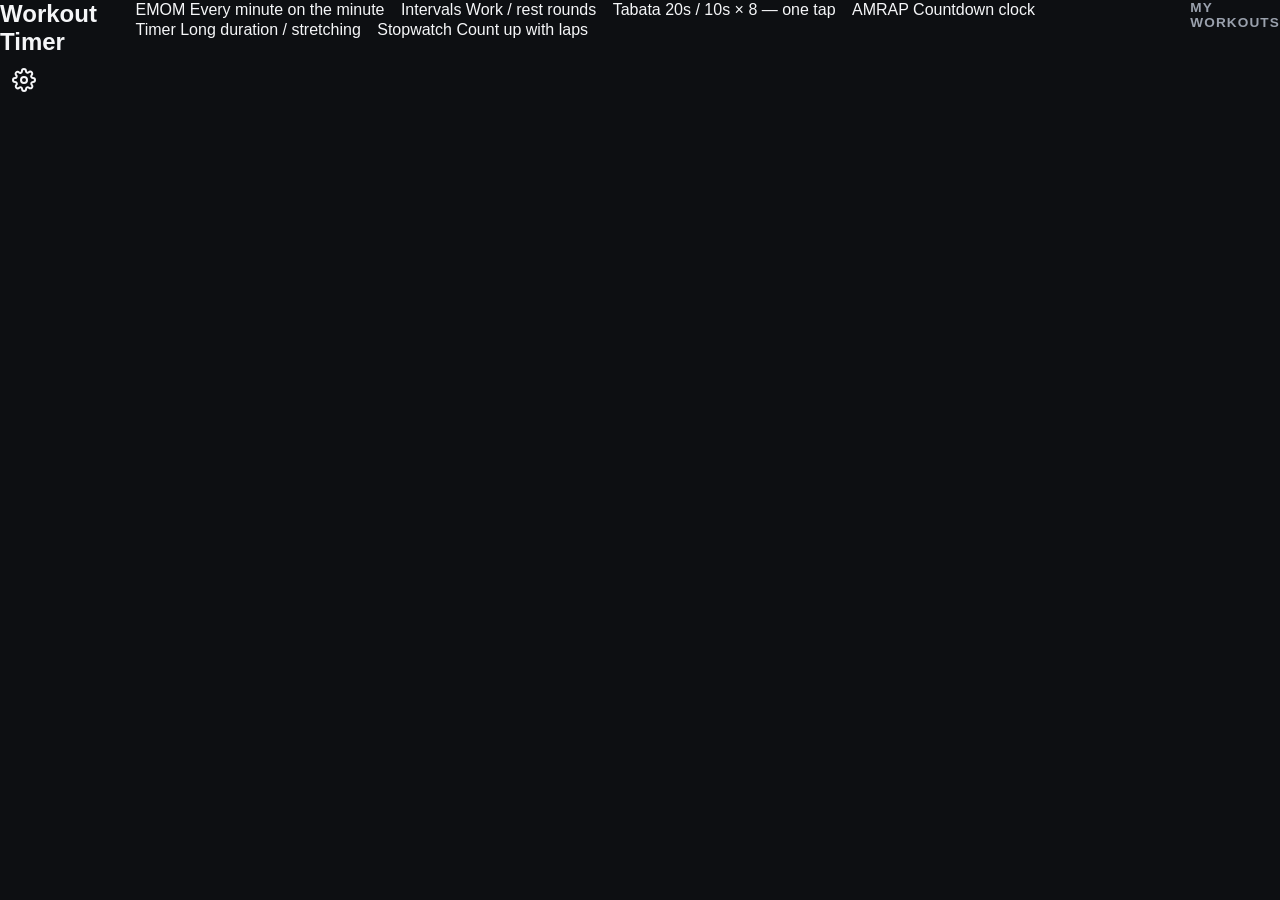
==== index.html @ c4fd8ff8 "Scaffold: frozen contracts (index.html, base.css, util, storage) + SPEC Co-Authored-By: Claude Fable" ====
<!DOCTYPE html>
<html lang="en">
<head>
<meta charset="UTF-8">
<meta name="viewport" content="width=device-width, initial-scale=1, viewport-fit=cover">
<meta name="theme-color" content="#0d0f12">
<title>Workout Timer</title>
<link rel="icon" href="data:image/svg+xml,%3Csvg xmlns='http://www.w3.org/2000/svg' viewBox='0 0 100 100'%3E%3Ctext y='.9em' font-size='90'%3E%E2%8F%B1%EF%B8%8F%3C/text%3E%3C/svg%3E">
<link rel="stylesheet" href="css/base.css">
<link rel="stylesheet" href="css/layout.css">
<link rel="stylesheet" href="css/themes.css">
</head>
<body>

<!-- ============ HOME ============ -->
<section id="screen-home" class="screen active">
  <header class="home-header">
    <h1 class="app-title">Workout Timer</h1>
    <div id="home-clock" class="home-clock" aria-label="Current time"></div>
    <button id="btn-settings" class="icon-btn" aria-label="Settings">
      <svg viewBox="0 0 24 24" width="24" height="24" fill="none" stroke="currentColor" stroke-width="2" stroke-linecap="round" stroke-linejoin="round" aria-hidden="true"><circle cx="12" cy="12" r="3"/><path d="M19.4 15a1.65 1.65 0 0 0 .33 1.82l.06.06a2 2 0 1 1-2.83 2.83l-.06-.06a1.65 1.65 0 0 0-1.82-.33 1.65 1.65 0 0 0-1 1.51V21a2 2 0 1 1-4 0v-.09a1.65 1.65 0 0 0-1-1.51 1.65 1.65 0 0 0-1.82.33l-.06.06a2 2 0 1 1-2.83-2.83l.06-.06a1.65 1.65 0 0 0 .33-1.82 1.65 1.65 0 0 0-1.51-1H3a2 2 0 1 1 0-4h.09a1.65 1.65 0 0 0 1.51-1 1.65 1.65 0 0 0-.33-1.82l-.06-.06a2 2 0 1 1 2.83-2.83l.06.06a1.65 1.65 0 0 0 1.82.33h.01a1.65 1.65 0 0 0 1-1.51V3a2 2 0 1 1 4 0v.09a1.65 1.65 0 0 0 1 1.51h.01a1.65 1.65 0 0 0 1.82-.33l.06-.06a2 2 0 1 1 2.83 2.83l-.06.06a1.65 1.65 0 0 0-.33 1.82v.01a1.65 1.65 0 0 0 1.51 1H21a2 2 0 1 1 0 4h-.09a1.65 1.65 0 0 0-1.51 1z"/></svg>
    </button>
  </header>

  <div class="mode-grid">
    <button class="mode-tile" data-mode="emom">
      <span class="mode-name">EMOM</span>
      <span class="mode-desc">Every minute on the minute</span>
    </button>
    <button class="mode-tile" data-mode="hiit">
      <span class="mode-name">Intervals</span>
      <span class="mode-desc">Work / rest rounds</span>
    </button>
    <button class="mode-tile mode-tile-onetap" data-mode="tabata">
      <span class="mode-name">Tabata</span>
      <span class="mode-desc">20s / 10s &times; 8 &mdash; one tap</span>
    </button>
    <button class="mode-tile" data-mode="amrap">
      <span class="mode-name">AMRAP</span>
      <span class="mode-desc">Countdown clock</span>
    </button>
    <button class="mode-tile" data-mode="timer">
      <span class="mode-name">Timer</span>
      <span class="mode-desc">Long duration / stretching</span>
    </button>
    <button class="mode-tile" data-mode="stopwatch">
      <span class="mode-name">Stopwatch</span>
      <span class="mode-desc">Count up with laps</span>
    </button>
  </div>

  <div class="presets-section">
    <h2 class="section-title">My Workouts</h2>
    <ul id="preset-list" class="preset-list"></ul>
  </div>
</section>

<!-- ============ CONFIG ============ -->
<section id="screen-config" class="screen">
  <header class="config-header">
    <button id="btn-config-back" class="icon-btn" aria-label="Back">
      <svg viewBox="0 0 24 24" width="24" height="24" fill="none" stroke="currentColor" stroke-width="2" stroke-linecap="round" stroke-linejoin="round" aria-hidden="true"><path d="M19 12H5"/><path d="M12 19l-7-7 7-7"/></svg>
    </button>
    <h2 id="config-title" class="config-title"></h2>
  </header>
  <form id="config-form" class="config-form"></form>
  <p id="config-summary" class="config-summary" aria-live="polite"></p>
  <div class="config-actions">
    <button id="btn-save-preset" class="btn btn-secondary" type="button">Save as preset</button>
    <button id="btn-start" class="btn btn-primary" type="button">Start</button>
  </div>
</section>

<!-- ============ RUN ============ -->
<section id="screen-run" class="screen" data-segment-type="prep">
  <div id="run-progress" class="run-progress"><div class="run-progress-fill"></div></div>
  <div id="run-clock" class="run-clock" aria-hidden="true"></div>
  <div class="run-main">
    <div id="run-label" class="run-label" aria-live="polite"></div>
    <div id="run-time" class="run-time">0:00</div>
    <div id="run-round" class="run-round" aria-live="polite"></div>
    <div id="run-next" class="run-next"></div>
  </div>
  <ul id="lap-list" class="lap-list"></ul>
  <div class="run-controls">
    <button id="btn-stop" class="icon-btn run-btn" aria-label="Stop">
      <svg viewBox="0 0 24 24" width="28" height="28" fill="currentColor" aria-hidden="true"><rect x="5" y="5" width="14" height="14" rx="2"/></svg>
    </button>
    <button id="btn-pause" class="icon-btn run-btn run-btn-primary" aria-label="Pause">
      <svg class="ico-pause" viewBox="0 0 24 24" width="34" height="34" fill="currentColor" aria-hidden="true"><rect x="6" y="4" width="4" height="16" rx="1"/><rect x="14" y="4" width="4" height="16" rx="1"/></svg>
      <svg class="ico-play" viewBox="0 0 24 24" width="34" height="34" fill="currentColor" aria-hidden="true" style="display:none"><path d="M7 4l13 8-13 8z"/></svg>
    </button>
    <button id="btn-skip" class="icon-btn run-btn" aria-label="Skip segment">
      <svg viewBox="0 0 24 24" width="28" height="28" fill="currentColor" aria-hidden="true"><path d="M5 4l10 8-10 8z"/><rect x="17" y="4" width="3" height="16" rx="1"/></svg>
    </button>
    <button id="btn-lap" class="icon-btn run-btn" aria-label="Lap" style="display:none">
      <svg viewBox="0 0 24 24" width="28" height="28" fill="none" stroke="currentColor" stroke-width="2" stroke-linecap="round" aria-hidden="true"><circle cx="12" cy="13" r="8"/><path d="M12 9v4l2.5 2.5"/><path d="M9 2h6"/></svg>
    </button>
    <button id="btn-fullscreen" class="icon-btn run-btn" aria-label="Toggle fullscreen">
      <svg viewBox="0 0 24 24" width="28" height="28" fill="none" stroke="currentColor" stroke-width="2" stroke-linecap="round" stroke-linejoin="round" aria-hidden="true"><path d="M8 3H5a2 2 0 0 0-2 2v3"/><path d="M21 8V5a2 2 0 0 0-2-2h-3"/><path d="M3 16v3a2 2 0 0 0 2 2h3"/><path d="M16 21h3a2 2 0 0 0 2-2v-3"/></svg>
    </button>
  </div>
</section>

<!-- ============ SETTINGS ============ -->
<section id="screen-settings" class="screen">
  <header class="config-header">
    <button id="btn-settings-close" class="icon-btn" aria-label="Close settings">
      <svg viewBox="0 0 24 24" width="24" height="24" fill="none" stroke="currentColor" stroke-width="2" stroke-linecap="round" aria-hidden="true"><path d="M18 6L6 18"/><path d="M6 6l12 12"/></svg>
    </button>
    <h2 class="config-title">Settings</h2>
  </header>
  <div class="settings-body">
    <h3 class="section-title">Theme</h3>
    <div id="theme-list" class="theme-list"></div>
    <h3 class="section-title">Sound</h3>
    <div id="sound-list" class="sound-list"></div>
    <label class="volume-row">
      <span>Volume</span>
      <input id="volume-slider" type="range" min="0" max="100" value="80">
    </label>
    <p id="wake-status" class="wake-status"></p>
  </div>
</section>

<script src="js/util.js"></script>
<script src="js/storage.js"></script>
<script src="js/modes.js"></script>
<script src="js/engine.js"></script>
<script src="js/audio.js"></script>
<script src="js/themes.js"></script>
<script src="js/presets.js"></script>
<script src="js/clock.js"></script>
<script src="js/system.js"></script>
<script src="js/ui-home.js"></script>
<script src="js/ui-config.js"></script>
<script src="js/ui-run.js"></script>
<script src="js/ui-settings.js"></script>
<script src="js/app.js"></script>
</body>
</html>
---- css/base.css ----
/* base.css — reset + token contract. FROZEN: all other CSS uses only these tokens. */

:root {
  /* Color tokens — defaults = Dark Gym theme */
  --bg: #0d0f12;
  --bg-raised: #16191f;
  --fg: #f5f6f8;
  --fg-muted: #9aa1ad;
  --accent: #e5484d;
  --accent-work: #e5484d;
  --accent-rest: #3b82f6;
  --accent-prep: #f5a524;
  --danger: #e5484d;
  --radius: 14px;
  --shadow: 0 4px 20px rgba(0, 0, 0, 0.4);
  --font-display: -apple-system, BlinkMacSystemFont, "Segoe UI", Roboto, "Helvetica Neue", Arial, sans-serif;
  --font-ui: -apple-system, BlinkMacSystemFont, "Segoe UI", Roboto, "Helvetica Neue", Arial, sans-serif;
  /* Derived at runtime by segment type on #screen-run */
  --run-accent: var(--accent-prep);
}

*, *::before, *::after { box-sizing: border-box; }

html, body {
  margin: 0;
  padding: 0;
  height: 100%;
}

body {
  background: var(--bg);
  color: var(--fg);
  font-family: var(--font-ui);
  -webkit-font-smoothing: antialiased;
  -webkit-tap-highlight-color: transparent;
  overscroll-behavior: none;
}

h1, h2, h3, p, ul { margin: 0; padding: 0; }
ul { list-style: none; }

button {
  font-family: inherit;
  font-size: inherit;
  color: inherit;
  background: none;
  border: none;
  cursor: pointer;
  touch-action: manipulation;
}

input { font-family: inherit; }

/* Screen visibility — router toggles .active */
.screen { display: none; }
.screen.active { display: flex; }

/* Shared button primitives */
.btn {
  display: inline-flex;
  align-items: center;
  justify-content: center;
  min-height: 56px;
  padding: 0 24px;
  border-radius: var(--radius);
  font-size: 1.1rem;
  font-weight: 600;
}
.btn-primary { background: var(--accent); color: #fff; }
.btn-secondary { background: var(--bg-raised); color: var(--fg); }

.icon-btn {
  display: inline-flex;
  align-items: center;
  justify-content: center;
  min-width: 48px;
  min-height: 48px;
  border-radius: 50%;
  color: var(--fg);
}

.section-title {
  font-size: 0.85rem;
  font-weight: 600;
  text-transform: uppercase;
  letter-spacing: 0.08em;
  color: var(--fg-muted);
}

@media (prefers-reduced-motion: reduce) {
  *, *::before, *::after { animation: none !important; transition: none !important; }
}
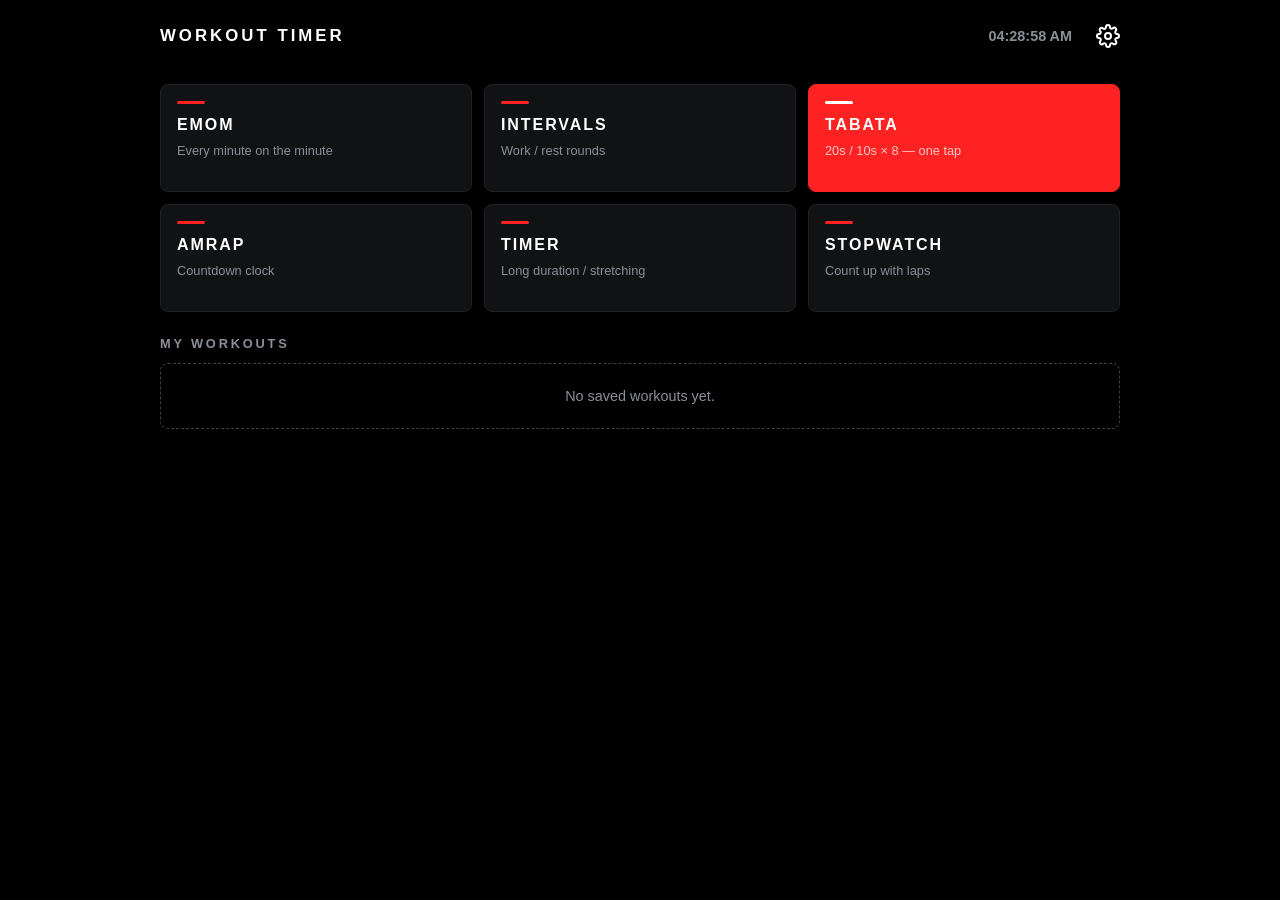
==== commit ee5d74fa: "Design overhaul v2: Hardcore default theme, Modern White, full layout system - New default 'hardcore" ====
--- a/index.html
+++ b/index.html
@@ -3,7 +3,7 @@
 <head>
 <meta charset="UTF-8">
 <meta name="viewport" content="width=device-width, initial-scale=1, viewport-fit=cover">
-<meta name="theme-color" content="#0d0f12">
+<meta name="theme-color" content="#000000">
 <title>Workout Timer</title>
 <link rel="icon" href="data:image/svg+xml,%3Csvg xmlns='http://www.w3.org/2000/svg' viewBox='0 0 100 100'%3E%3Ctext y='.9em' font-size='90'%3E%E2%8F%B1%EF%B8%8F%3C/text%3E%3C/svg%3E">
 <link rel="stylesheet" href="css/base.css">
@@ -66,7 +66,7 @@
   <form id="config-form" class="config-form"></form>
   <p id="config-summary" class="config-summary" aria-live="polite"></p>
   <div class="config-actions">
-    <button id="btn-save-preset" class="btn btn-secondary" type="button">Save as preset</button>
+    <button id="btn-save-preset" class="btn btn-secondary" type="button">Save preset</button>
     <button id="btn-start" class="btn btn-primary" type="button">Start</button>
   </div>
 </section>
--- a/css/base.css
+++ b/css/base.css
@@ -1,22 +1,44 @@
-/* base.css — reset + token contract. FROZEN: all other CSS uses only these tokens. */
+/* base.css — reset + token contract. All other CSS uses only these tokens.
+   :root defaults = Hardcore theme (the default). Themes override in themes.css. */
 
 :root {
-  /* Color tokens — defaults = Dark Gym theme */
-  --bg: #0d0f12;
-  --bg-raised: #16191f;
-  --fg: #f5f6f8;
-  --fg-muted: #9aa1ad;
-  --accent: #e5484d;
-  --accent-work: #e5484d;
-  --accent-rest: #3b82f6;
-  --accent-prep: #f5a524;
-  --danger: #e5484d;
-  --radius: 14px;
-  --shadow: 0 4px 20px rgba(0, 0, 0, 0.4);
+  /* Color tokens — defaults = Hardcore theme */
+  --bg: #000000;
+  --bg-raised: #111214;
+  --fg: #ffffff;
+  --fg-muted: #8a8f98;
+  --accent: #ff2222;
+  --accent-work: #ff2222;
+  --accent-rest: #37b6ff;
+  --accent-prep: #ffffff;
+  --danger: #ff2222;
+  --radius: 8px;
+  --shadow: none;
   --font-display: -apple-system, BlinkMacSystemFont, "Segoe UI", Roboto, "Helvetica Neue", Arial, sans-serif;
   --font-ui: -apple-system, BlinkMacSystemFont, "Segoe UI", Roboto, "Helvetica Neue", Arial, sans-serif;
+
   /* Derived at runtime by segment type on #screen-run */
   --run-accent: var(--accent-prep);
+  /* Color of the big run digits (hardcore sets this to var(--run-accent)) */
+  --run-digits: var(--fg);
+  /* Foreground drawn on top of --run-accent surfaces (pause button, etc.) */
+  --run-on-accent: #ffffff;
+
+  /* Surface detail: hairline border color for cards on flat themes */
+  --card-line: transparent;
+
+  /* Spacing scale — the only gaps/padding values used anywhere */
+  --sp-1: 4px;
+  --sp-2: 8px;
+  --sp-3: 12px;
+  --sp-4: 16px;
+  --sp-6: 24px;
+  --sp-8: 32px;
+  --sp-12: 48px;
+
+  /* Content column + gutters (shared by home / config / settings) */
+  --gutter: clamp(16px, 4vw, 32px);
+  --col: 720px;
 }
 
 *, *::before, *::after { box-sizing: border-box; }
@@ -51,6 +73,21 @@
 
 input { font-family: inherit; }
 
+/* Segment coloring — #screen-run carries data-segment-type at runtime */
+#screen-run[data-segment-type="prep"] { --run-accent: var(--accent-prep); }
+#screen-run[data-segment-type="work"] { --run-accent: var(--accent-work); }
+#screen-run[data-segment-type="rest"] { --run-accent: var(--accent-rest); }
+
+/* Declared on #screen-run (not :root) so the var() resolves against the
+   element that carries data-segment-type / per-segment --fg flips. */
+#screen-run { --run-digits: var(--fg); }
+
+/* Keyboard focus — visible ring in every theme, no ring on pointer taps */
+:focus-visible {
+  outline: 2px solid var(--accent);
+  outline-offset: 2px;
+}
+
 /* Screen visibility — router toggles .active */
 .screen { display: none; }
 .screen.active { display: flex; }
@@ -61,13 +98,20 @@
   align-items: center;
   justify-content: center;
   min-height: 56px;
-  padding: 0 24px;
+  padding: 0 var(--sp-6);
   border-radius: var(--radius);
-  font-size: 1.1rem;
-  font-weight: 600;
+  font-size: 1.05rem;
+  font-weight: 700;
+  letter-spacing: 0.02em;
+  transition: transform 0.1s ease, filter 0.1s ease;
 }
-.btn-primary { background: var(--accent); color: #fff; }
-.btn-secondary { background: var(--bg-raised); color: var(--fg); }
+.btn:active { transform: scale(0.97); filter: brightness(0.92); }
+.btn-primary { background: var(--accent); color: var(--run-on-accent); }
+.btn-secondary {
+  background: var(--bg-raised);
+  color: var(--fg);
+  box-shadow: inset 0 0 0 1px var(--card-line);
+}
 
 .icon-btn {
   display: inline-flex;
@@ -77,13 +121,15 @@
   min-height: 48px;
   border-radius: 50%;
   color: var(--fg);
+  transition: transform 0.1s ease, background-color 0.1s ease;
 }
+.icon-btn:active { transform: scale(0.92); }
 
 .section-title {
-  font-size: 0.85rem;
-  font-weight: 600;
+  font-size: 0.8rem;
+  font-weight: 700;
   text-transform: uppercase;
-  letter-spacing: 0.08em;
+  letter-spacing: 0.14em;
   color: var(--fg-muted);
 }
 
--- a/css/layout.css
+++ b/css/layout.css
@@ -0,0 +1,741 @@
+/* layout.css — screens, forms, run view, responsive.
+   Uses base.css tokens plus component-scoped custom properties declared here
+   and overridable per-theme in themes.css (--run-time-weight, --run-wash,
+   --progress). Theme palettes live in themes.css.
+
+   Layout system:
+   - spacing scale: var(--sp-1..12) only (4/8/12/16/24/32/48)
+   - home/config/settings content sits in a centered column (--col, default
+     720px) via padding-inline: max(gutter, safe-area, (100% - col)/2)
+   - run screen is always full-bleed */
+
+:root {
+  --run-time-weight: 900;
+  --run-wash: 12%; /* strength of the segment-color wash on #screen-run */
+  --safe-t: env(safe-area-inset-top, 0px);
+  --safe-b: env(safe-area-inset-bottom, 0px);
+  --safe-l: env(safe-area-inset-left, 0px);
+  --safe-r: env(safe-area-inset-right, 0px);
+}
+
+/* Centered content column with consistent gutters. Declared on the consumers
+   (not :root) so var(--col) overrides on the same element take effect and the
+   100% resolves against each full-width container. */
+#screen-home,
+.config-header,
+.config-form,
+.config-actions,
+.settings-body {
+  --pad-l: max(var(--gutter), var(--safe-l), calc((100% - var(--col)) / 2));
+  --pad-r: max(var(--gutter), var(--safe-r), calc((100% - var(--col)) / 2));
+}
+
+/* ============================================================ */
+/* Shared                                                        */
+/* ============================================================ */
+
+.screen {
+  flex-direction: column;
+  width: 100%;
+  height: 100%;
+}
+
+/* Cards share one surface treatment so every screen feels related */
+.mode-tile,
+.preset-item,
+.field-row,
+.theme-card,
+.sound-row,
+.volume-row {
+  background: var(--bg-raised);
+  border: 1px solid var(--card-line);
+  border-radius: var(--radius);
+  box-shadow: var(--shadow);
+}
+
+/* Sub-screen headers (config + settings) */
+.config-header {
+  display: flex;
+  align-items: center;
+  gap: var(--sp-1);
+  min-height: 56px;
+  padding-top: max(var(--sp-2), var(--safe-t));
+  padding-left: var(--pad-l);
+  padding-right: var(--pad-r);
+  padding-bottom: var(--sp-2);
+}
+
+/* Optically align the 24px glyph inside the 48px hit area with the column edge */
+.config-header .icon-btn { margin-left: -12px; }
+
+.config-title {
+  font-size: 1.15rem;
+  font-weight: 800;
+  letter-spacing: 0.01em;
+}
+
+.icon-btn:hover { background: color-mix(in srgb, var(--fg) 7%, transparent); }
+
+/* ============================================================ */
+/* HOME                                                          */
+/* ============================================================ */
+
+#screen-home {
+  overflow-y: auto;
+  padding-top: max(var(--sp-3), var(--safe-t));
+  padding-bottom: calc(var(--sp-8) + var(--safe-b));
+  padding-left: var(--pad-l);
+  padding-right: var(--pad-r);
+  gap: var(--sp-6);
+}
+
+.home-header {
+  display: flex;
+  align-items: center;
+  gap: var(--sp-3);
+  min-height: 48px;
+  flex-shrink: 0;
+}
+
+.app-title {
+  font-size: 1.25rem;
+  font-weight: 800;
+  letter-spacing: 0.01em;
+  flex: 1;
+  min-width: 0;
+  white-space: nowrap;
+  overflow: hidden;
+  text-overflow: ellipsis;
+}
+
+.home-clock {
+  font-variant-numeric: tabular-nums;
+  color: var(--fg-muted);
+  font-size: 0.9rem;
+  font-weight: 600;
+}
+
+/* Optically align the gear glyph with the column right edge */
+#btn-settings { margin-right: -12px; }
+
+.mode-grid {
+  display: grid;
+  grid-template-columns: repeat(2, 1fr);
+  grid-auto-rows: 1fr; /* equal-height tiles */
+  gap: var(--sp-3);
+}
+
+.mode-tile {
+  position: relative;
+  min-height: 108px;
+  display: flex;
+  flex-direction: column;
+  justify-content: flex-start;
+  align-items: flex-start;
+  gap: var(--sp-2);
+  padding: var(--sp-4);
+  text-align: left;
+  transition: transform 0.12s ease, background-color 0.12s ease;
+}
+
+/* thin accent bar — the tile's corner detail */
+.mode-tile::before {
+  content: "";
+  width: 28px;
+  height: 3px;
+  border-radius: 2px;
+  background: var(--accent);
+  margin-bottom: var(--sp-1);
+}
+
+.mode-tile:hover { background: color-mix(in srgb, var(--fg) 5%, var(--bg-raised)); }
+.mode-tile:active { transform: scale(0.97); }
+
+.mode-name {
+  font-size: 1rem;
+  font-weight: 800;
+  text-transform: uppercase;
+  letter-spacing: 0.08em;
+}
+
+.mode-desc {
+  font-size: 0.8rem;
+  color: var(--fg-muted);
+  line-height: 1.35;
+}
+
+/* Tabata one-tap: filled accent tile */
+.mode-tile-onetap {
+  background: var(--accent);
+  border-color: var(--accent);
+  color: var(--run-on-accent);
+}
+.mode-tile-onetap::before { background: var(--run-on-accent); }
+.mode-tile-onetap .mode-desc { color: color-mix(in srgb, var(--run-on-accent) 75%, transparent); }
+.mode-tile-onetap:hover { background: color-mix(in srgb, var(--fg) 12%, var(--accent)); }
+
+.presets-section {
+  display: flex;
+  flex-direction: column;
+  gap: var(--sp-3);
+}
+
+.preset-list {
+  display: flex;
+  flex-direction: column;
+  gap: var(--sp-2);
+}
+
+.preset-item {
+  display: flex;
+  align-items: stretch;
+  gap: var(--sp-1);
+  transition: background-color 0.12s ease;
+}
+.preset-item:hover { background: color-mix(in srgb, var(--fg) 5%, var(--bg-raised)); }
+
+.preset-item-main {
+  flex: 1;
+  min-width: 0;
+  display: flex;
+  flex-direction: column;
+  align-items: flex-start;
+  gap: 2px;
+  padding: var(--sp-3) var(--sp-4);
+  min-height: 60px;
+  text-align: left;
+  justify-content: center;
+}
+
+.preset-name {
+  font-weight: 700;
+  font-size: 0.98rem;
+  max-width: 100%;
+  white-space: nowrap;
+  overflow: hidden;
+  text-overflow: ellipsis;
+}
+
+.preset-meta {
+  font-size: 0.78rem;
+  color: var(--fg-muted);
+  max-width: 100%;
+  white-space: nowrap;
+  overflow: hidden;
+  text-overflow: ellipsis;
+}
+
+/* delete: quiet until hover/focus */
+.preset-delete-btn {
+  color: var(--fg-muted);
+  opacity: 0.55;
+  min-width: 48px;
+  border-radius: var(--radius);
+  align-self: center;
+  margin-right: var(--sp-1);
+}
+.preset-delete-btn:hover,
+.preset-delete-btn:focus-visible,
+.preset-delete-btn:active {
+  color: var(--danger);
+  opacity: 1;
+}
+
+.preset-empty {
+  padding: var(--sp-6) var(--sp-4);
+  text-align: center;
+  color: var(--fg-muted);
+  font-size: 0.9rem;
+  border: 1px dashed color-mix(in srgb, var(--fg-muted) 45%, transparent);
+  border-radius: var(--radius);
+}
+
+/* wide home: 3-across grid, wider column */
+@media (min-width: 1100px) {
+  #screen-home { --col: 960px; }
+  .mode-grid { grid-template-columns: repeat(3, 1fr); }
+}
+
+/* ============================================================ */
+/* CONFIG                                                        */
+/* ============================================================ */
+
+#screen-config {
+  height: 100%;
+  overflow-y: auto;
+}
+
+.config-form {
+  display: flex;
+  flex-direction: column;
+  gap: var(--sp-3);
+  padding: var(--sp-2) var(--pad-r) 0 var(--pad-l);
+}
+
+/* Generated form fields — contract shared with ui-config.js:
+   .field-row / .field-label / .stepper / .stepper-btn / .stepper-value */
+
+.field-row {
+  display: flex;
+  align-items: center;
+  justify-content: space-between;
+  gap: var(--sp-3);
+  min-height: 72px;
+  padding: var(--sp-3) var(--sp-4);
+}
+
+.field-row > *:first-child,
+.field-label {
+  font-weight: 600;
+  font-size: 0.95rem;
+}
+
+.stepper {
+  display: flex;
+  align-items: center;
+  gap: var(--sp-1);
+}
+
+.stepper-btn {
+  min-width: 44px;
+  min-height: 44px;
+  border-radius: calc(var(--radius) - 2px);
+  background: color-mix(in srgb, var(--fg) 8%, transparent);
+  font-size: 1.35rem;
+  font-weight: 700;
+  line-height: 1;
+  display: flex;
+  align-items: center;
+  justify-content: center;
+  transition: transform 0.1s ease, background-color 0.1s ease;
+}
+.stepper-btn:hover { background: color-mix(in srgb, var(--fg) 14%, transparent); }
+.stepper-btn:active { transform: scale(0.92); }
+
+/* reserved width so rows never jiggle when digits change */
+.stepper-value {
+  min-width: 84px;
+  text-align: center;
+  font-variant-numeric: tabular-nums;
+  font-size: 1.2rem;
+  font-weight: 800;
+}
+
+/* summary chip directly under the form */
+.config-summary {
+  align-self: center;
+  max-width: min(var(--col), calc(100% - 2 * var(--gutter)));
+  margin: var(--sp-4) 0 var(--sp-6) 0;
+  padding: var(--sp-2) var(--sp-4);
+  background: var(--bg-raised);
+  border: 1px solid var(--card-line);
+  border-radius: 999px;
+  color: var(--fg-muted);
+  font-size: 0.85rem;
+  font-variant-numeric: tabular-nums;
+  text-align: center;
+}
+.config-summary:empty { display: none; }
+
+.config-actions {
+  position: sticky;
+  bottom: 0;
+  margin-top: auto;
+  display: flex;
+  gap: var(--sp-3);
+  padding: var(--sp-3) var(--pad-r) calc(var(--sp-3) + var(--safe-b)) var(--pad-l);
+  background: var(--bg);
+  border-top: 1px solid var(--card-line);
+}
+
+.config-actions .btn { flex: 1; }
+.config-actions .btn-primary {
+  flex: 1.5; /* Start dominates */
+  text-transform: uppercase;
+  letter-spacing: 0.08em;
+}
+.config-actions .btn-secondary { font-size: 0.95rem; }
+
+/* ============================================================ */
+/* RUN — the centerpiece (always full-bleed)                     */
+/* ============================================================ */
+
+#screen-run {
+  position: relative;
+  height: 100vh;
+  height: 100dvh;
+  overflow: hidden;
+  background:
+    linear-gradient(color-mix(in srgb, var(--run-accent) var(--run-wash), transparent),
+                     color-mix(in srgb, var(--run-accent) var(--run-wash), transparent)),
+    var(--bg);
+  color: var(--fg);
+  transition: background-color 0.4s ease;
+}
+
+@supports not (background: color-mix(in srgb, red 10%, transparent)) {
+  #screen-run { background: var(--bg); }
+}
+
+.run-progress {
+  position: absolute;
+  top: 0;
+  left: 0;
+  right: 0;
+  height: 6px;
+  background: color-mix(in srgb, var(--run-accent) 18%, transparent);
+  --progress: 0;
+  z-index: 3;
+}
+
+.run-progress-fill {
+  height: 100%;
+  width: 100%;
+  background: var(--run-accent);
+  transform: scaleX(var(--progress));
+  transform-origin: left center;
+  transition: transform 0.2s linear;
+}
+
+.run-clock {
+  position: absolute;
+  top: calc(var(--sp-4) + var(--safe-t));
+  right: calc(var(--sp-4) + var(--safe-r));
+  font-variant-numeric: tabular-nums;
+  font-size: 0.8rem;
+  font-weight: 600;
+  color: var(--fg-muted);
+  z-index: 3;
+}
+
+.run-main {
+  flex: 1;
+  display: flex;
+  flex-direction: column;
+  align-items: center;
+  justify-content: center;
+  gap: var(--sp-2);
+  /* slight upward bias reads as optically centered once controls sit below */
+  padding: calc(var(--sp-8) + var(--safe-t)) var(--sp-4) calc(var(--sp-2) + 3vh) var(--sp-4);
+  text-align: center;
+  min-height: 0;
+}
+
+.run-label {
+  font-size: clamp(0.9rem, 2.6vh, 1.15rem);
+  font-weight: 800;
+  letter-spacing: 0.28em;
+  margin-right: -0.28em; /* cancel trailing tracking so it centers optically */
+  text-transform: uppercase;
+  color: var(--run-accent);
+}
+
+.run-time {
+  position: relative;
+  font-family: var(--font-display);
+  font-weight: var(--run-time-weight);
+  font-variant-numeric: tabular-nums;
+  letter-spacing: -0.02em;
+  line-height: 0.95;
+  font-size: clamp(2.75rem, min(26vw, 36vh), 17rem);
+  color: var(--run-digits);
+  cursor: pointer;
+  user-select: none;
+  -webkit-user-select: none;
+}
+
+.run-round {
+  font-size: 0.85rem;
+  font-weight: 700;
+  letter-spacing: 0.1em;
+  margin-right: -0.1em;
+  font-variant-numeric: tabular-nums;
+  color: var(--fg);
+  background: color-mix(in srgb, var(--fg) 10%, transparent);
+  padding: var(--sp-1) var(--sp-4);
+  border-radius: 999px;
+  margin-top: var(--sp-2);
+}
+.run-round:empty { display: none; }
+
+.run-next {
+  font-size: 0.9rem;
+  color: var(--fg-muted);
+}
+
+@keyframes wt-run-pulse {
+  0% { transform: scale(1); opacity: 1; }
+  35% { transform: scale(1.07); opacity: 0.82; }
+  100% { transform: scale(1); opacity: 1; }
+}
+
+.run-time.pulse { animation: wt-run-pulse 0.5s ease-out; }
+
+.lap-list {
+  max-height: 22vh;
+  overflow-y: auto;
+  width: min(420px, calc(100% - var(--sp-8)));
+  align-self: center;
+  display: flex;
+  flex-direction: column;
+  gap: var(--sp-1);
+  flex-shrink: 0;
+}
+
+.lap-item {
+  display: flex;
+  align-items: center;
+  justify-content: space-between;
+  padding: var(--sp-2) var(--sp-3);
+  border-radius: calc(var(--radius) - 2px);
+  background: color-mix(in srgb, var(--run-accent) 10%, transparent);
+  font-size: 0.85rem;
+  font-weight: 600;
+  font-variant-numeric: tabular-nums;
+  flex-shrink: 0;
+}
+
+.lap-index { color: var(--fg-muted); }
+
+.run-controls {
+  display: flex;
+  align-items: center;
+  justify-content: center;
+  gap: clamp(var(--sp-3), 6vw, var(--sp-12));
+  padding: var(--sp-3)
+           calc(var(--sp-2) + var(--safe-r))
+           calc(var(--sp-4) + var(--safe-b))
+           calc(var(--sp-2) + var(--safe-l));
+  z-index: 3;
+}
+
+.run-btn {
+  min-width: 64px;
+  min-height: 64px;
+  background: color-mix(in srgb, var(--fg) 8%, transparent);
+}
+.run-btn:hover { background: color-mix(in srgb, var(--fg) 14%, transparent); }
+
+/* pause/play — 50% larger than its siblings */
+.run-btn-primary {
+  min-width: 96px;
+  min-height: 96px;
+  background: var(--run-accent);
+  color: var(--run-on-accent);
+  box-shadow: 0 6px 24px color-mix(in srgb, var(--run-accent) 35%, transparent);
+}
+.run-btn-primary:hover { background: color-mix(in srgb, var(--fg) 10%, var(--run-accent)); }
+
+/* -------- paused -------- */
+#screen-run.paused .run-main,
+#screen-run.paused .lap-list,
+#screen-run.paused .run-clock,
+#screen-run.paused .run-progress { opacity: 0.45; }
+
+#screen-run.paused .run-btn-primary {
+  box-shadow: 0 0 0 5px color-mix(in srgb, var(--run-accent) 35%, transparent),
+              0 6px 24px color-mix(in srgb, var(--run-accent) 35%, transparent);
+}
+
+#screen-run.paused::after {
+  content: "PAUSED";
+  position: absolute;
+  top: calc(var(--sp-4) + var(--safe-t));
+  left: 50%;
+  transform: translateX(-50%);
+  font-size: 0.75rem;
+  font-weight: 800;
+  letter-spacing: 0.28em;
+  text-indent: 0.28em;
+  color: var(--fg);
+  background: color-mix(in srgb, var(--fg) 12%, transparent);
+  padding: var(--sp-1) var(--sp-3);
+  border-radius: 999px;
+  z-index: 4;
+}
+
+/* -------- finished: DONE treatment + total time -------- */
+#screen-run.finished .run-label { font-size: 0; }
+#screen-run.finished .run-label::after {
+  content: "DONE";
+  font-size: clamp(1.1rem, 3vh, 1.5rem);
+  letter-spacing: 0.4em;
+  margin-right: -0.4em;
+  font-weight: 900;
+}
+#screen-run.finished .run-next { visibility: hidden; }
+#screen-run.finished .run-progress { opacity: 0.4; }
+#screen-run.finished .run-time { cursor: pointer; }
+
+.wake-hint-toast {
+  position: absolute;
+  left: 50%;
+  bottom: calc(128px + var(--safe-b));
+  transform: translateX(-50%);
+  background: var(--bg-raised);
+  color: var(--fg);
+  padding: var(--sp-2) var(--sp-4);
+  border: 1px solid var(--card-line);
+  border-radius: var(--radius);
+  box-shadow: var(--shadow);
+  font-size: 0.82rem;
+  z-index: 5;
+  max-width: 80vw;
+  text-align: center;
+}
+
+/* very narrow phones: keep all four controls on one row */
+@media (max-width: 379px) {
+  .run-btn { min-width: 56px; min-height: 56px; }
+  .run-btn-primary { min-width: 84px; min-height: 84px; }
+  .run-controls { gap: var(--sp-3); }
+}
+
+/* landscape phones (e.g. 844x390): compact rhythm, digits sized by vh */
+@media (max-height: 500px) {
+  .run-main {
+    padding: calc(var(--sp-6) + var(--safe-t)) var(--sp-4) var(--sp-1) var(--sp-4);
+    gap: var(--sp-1);
+  }
+  .run-time { font-size: clamp(2.5rem, min(28vw, 40vh), 13rem); }
+  .run-label { font-size: 0.85rem; }
+  .run-round { margin-top: var(--sp-1); font-size: 0.78rem; padding: 2px var(--sp-3); }
+  .run-next { font-size: 0.82rem; }
+  .lap-list { max-height: 16vh; }
+  .run-btn { min-width: 52px; min-height: 52px; }
+  .run-btn-primary { min-width: 78px; min-height: 78px; }
+  .run-controls {
+    padding-top: var(--sp-1);
+    padding-bottom: calc(var(--sp-2) + var(--safe-b));
+  }
+}
+
+/* ============================================================ */
+/* SETTINGS                                                      */
+/* ============================================================ */
+
+#screen-settings { height: 100%; }
+
+.settings-body {
+  flex: 1;
+  overflow-y: auto;
+  padding: var(--sp-2) var(--pad-r) calc(var(--sp-8) + var(--safe-b)) var(--pad-l);
+  display: flex;
+  flex-direction: column;
+  gap: var(--sp-3);
+}
+
+.settings-body .section-title { margin-top: var(--sp-4); }
+.settings-body .section-title:first-child { margin-top: 0; }
+
+/* Theme cards — markup emitted by ui-settings.js:
+   #theme-list > button.theme-card[data-theme] (optionally .selected)
+     > span.theme-swatch > span.theme-swatch-color (x3) + span.theme-name */
+.theme-list {
+  display: grid;
+  grid-template-columns: repeat(auto-fill, minmax(140px, 1fr));
+  gap: var(--sp-3);
+}
+
+.theme-card {
+  display: flex;
+  flex-direction: column;
+  align-items: center;
+  gap: var(--sp-2);
+  padding: var(--sp-3);
+  transition: transform 0.1s ease;
+}
+.theme-card:active { transform: scale(0.97); }
+.theme-card:hover { background: color-mix(in srgb, var(--fg) 5%, var(--bg-raised)); }
+
+.theme-card.selected {
+  border-color: var(--accent);
+  box-shadow: 0 0 0 1px var(--accent);
+}
+.theme-card.selected .theme-name { color: var(--accent); }
+
+.theme-swatch {
+  display: flex;
+  width: 100%;
+  height: 44px;
+  border-radius: calc(var(--radius) - 2px);
+  overflow: hidden;
+  border: 1px solid color-mix(in srgb, var(--fg) 14%, transparent);
+}
+
+.theme-swatch-color { flex: 1; height: 100%; }
+
+.theme-name {
+  font-size: 0.82rem;
+  font-weight: 700;
+}
+
+/* Sound rows — markup emitted by ui-settings.js:
+   #sound-list > div.sound-row (optionally .selected)
+     > button.sound-select-btn + button.sound-preview-btn */
+.sound-list {
+  display: flex;
+  flex-direction: column;
+  gap: var(--sp-2);
+}
+
+.sound-row {
+  display: flex;
+  align-items: center;
+  justify-content: space-between;
+  gap: var(--sp-3);
+  padding: var(--sp-2) var(--sp-2) var(--sp-2) var(--sp-4);
+}
+
+.sound-row.selected {
+  border-color: var(--accent);
+  box-shadow: 0 0 0 1px var(--accent);
+}
+
+.sound-select-btn {
+  flex: 1;
+  text-align: left;
+  min-height: 44px;
+  font-weight: 700;
+  font-size: 0.92rem;
+  border-radius: calc(var(--radius) - 2px);
+}
+.sound-select-btn[aria-pressed="true"] { color: var(--accent); }
+
+.sound-preview-btn {
+  min-height: 40px;
+  padding: 0 var(--sp-4);
+  border-radius: 999px;
+  background: color-mix(in srgb, var(--fg) 8%, transparent);
+  font-size: 0.72rem;
+  font-weight: 700;
+  text-transform: uppercase;
+  letter-spacing: 0.08em;
+  transition: transform 0.1s ease, background-color 0.1s ease;
+}
+.sound-preview-btn:hover { background: color-mix(in srgb, var(--fg) 14%, transparent); }
+.sound-preview-btn:active { transform: scale(0.95); }
+
+.volume-row {
+  display: flex;
+  align-items: center;
+  justify-content: space-between;
+  gap: var(--sp-4);
+  padding: var(--sp-4);
+  font-size: 0.92rem;
+  font-weight: 600;
+  margin-top: var(--sp-2);
+}
+
+#volume-slider {
+  flex: 1;
+  max-width: 480px;
+  accent-color: var(--accent);
+}
+
+.wake-status {
+  color: var(--fg-muted);
+  font-size: 0.8rem;
+  padding: var(--sp-1) var(--sp-1) 0 var(--sp-1);
+  min-height: 1.2em;
+}
--- a/css/themes.css
+++ b/css/themes.css
@@ -0,0 +1,222 @@
+/* themes.css — [data-theme] token overrides + minimal per-theme structural
+   flourishes (background flips, LCD ghost digits, hardcore scoreboard type).
+   Everything else keeps using the tokens from base.css / layout.css. */
+
+/* ---------------------------------------------------------------- */
+/* hardcore (default) — pure black, massive RED work digits,
+   boxing-gym scoreboard. Paired sound pack: referee.                */
+/* ---------------------------------------------------------------- */
+html[data-theme="hardcore"] {
+  --bg: #000000;
+  --bg-raised: #111214;
+  --fg: #ffffff;
+  --fg-muted: #8a8f98;
+  --accent: #ff2222;
+  --accent-work: #ff2222;
+  --accent-rest: #37b6ff;
+  --accent-prep: #ffffff;
+  --danger: #ff2222;
+  --radius: 8px;
+  --shadow: none;
+  --card-line: #1f2126;
+  --run-on-accent: #ffffff;
+  --run-time-weight: 900;
+  --run-wash: 0%;
+}
+
+/* the digits themselves take the segment color — declared on #screen-run so
+   the var() resolves against the element that carries data-segment-type */
+html[data-theme="hardcore"] #screen-run { --run-digits: var(--run-accent); }
+
+/* prep segment is white — flip on-accent ink to black for that stretch */
+html[data-theme="hardcore"] #screen-run[data-segment-type="prep"] { --run-on-accent: #000000; }
+
+/* scoreboard type: heavy, uppercase, tracked-out display labels */
+html[data-theme="hardcore"] .app-title,
+html[data-theme="hardcore"] .config-title {
+  text-transform: uppercase;
+  letter-spacing: 0.18em;
+  font-weight: 900;
+  font-size: 1.05rem;
+}
+html[data-theme="hardcore"] .section-title { letter-spacing: 0.22em; }
+html[data-theme="hardcore"] .mode-name { letter-spacing: 0.12em; font-weight: 900; }
+html[data-theme="hardcore"] .btn {
+  text-transform: uppercase;
+  letter-spacing: 0.08em;
+  font-weight: 800;
+  font-size: 0.9rem;
+  padding: 0 var(--sp-4);
+}
+
+/* run screen: pure black stage, digits even bigger */
+html[data-theme="hardcore"] #screen-run { background: var(--bg); }
+html[data-theme="hardcore"] .run-time {
+  font-size: clamp(3rem, min(30vw, 42vh), 20rem);
+  letter-spacing: -0.03em;
+}
+@media (max-height: 500px) {
+  html[data-theme="hardcore"] .run-time { font-size: clamp(2.5rem, min(28vw, 44vh), 14rem); }
+}
+/* subtle red top progress: quiet track on black */
+html[data-theme="hardcore"] .run-progress {
+  background: color-mix(in srgb, var(--run-accent) 22%, #000000);
+}
+html[data-theme="hardcore"] .run-round {
+  background: transparent;
+  border: 1px solid var(--card-line);
+  color: var(--fg-muted);
+}
+
+/* ---------------------------------------------------------------- */
+/* modern-white — premium-light: airy, layered soft shadows,
+   black buttons. Paired sound pack: chime.                          */
+/* ---------------------------------------------------------------- */
+html[data-theme="modern-white"] {
+  --bg: #f6f7f8;
+  --bg-raised: #ffffff;
+  --fg: #101114;
+  --fg-muted: #6b7280;
+  --accent: #101114;
+  --accent-work: #e11d2e;
+  --accent-rest: #2563eb;
+  --accent-prep: #f59e0b;
+  --danger: #e11d2e;
+  --radius: 16px;
+  --shadow: 0 1px 2px rgba(16, 17, 20, 0.04), 0 8px 24px rgba(16, 17, 20, 0.06);
+  --card-line: rgba(16, 17, 20, 0.07);
+  --run-on-accent: #ffffff;
+  --run-time-weight: 800;
+  --run-wash: 7%;
+}
+
+html[data-theme="modern-white"] .run-btn:not(.run-btn-primary) {
+  background: #ffffff;
+  box-shadow: var(--shadow);
+}
+html[data-theme="modern-white"] .run-btn:not(.run-btn-primary):hover {
+  background: color-mix(in srgb, var(--fg) 5%, #ffffff);
+}
+html[data-theme="modern-white"] .config-actions {
+  background: color-mix(in srgb, #ffffff 72%, transparent);
+  backdrop-filter: blur(12px);
+  -webkit-backdrop-filter: blur(12px);
+}
+
+/* ---------------------------------------------------------------- */
+/* dark-gym — charcoal + signal red, the original.
+   Paired sound pack: classic.                                       */
+/* ---------------------------------------------------------------- */
+html[data-theme="dark-gym"] {
+  --bg: #0d0f12;
+  --bg-raised: #16191f;
+  --fg: #f5f6f8;
+  --fg-muted: #9aa1ad;
+  --accent: #e5484d;
+  --accent-work: #e5484d;
+  --accent-rest: #3b82f6;
+  --accent-prep: #f5a524;
+  --danger: #e5484d;
+  --radius: 14px;
+  --shadow: 0 4px 20px rgba(0, 0, 0, 0.4);
+  --card-line: rgba(255, 255, 255, 0.06);
+  --run-on-accent: #ffffff;
+  --run-time-weight: 800;
+  --run-wash: 14%;
+}
+
+/* ---------------------------------------------------------------- */
+/* retro-lcd — dark green-black bg, phosphor-green monospace digits,
+   square corners, faux LCD ghost digits. Paired sound pack: 8bit.   */
+/* ---------------------------------------------------------------- */
+html[data-theme="retro-lcd"] {
+  --bg: #04140a;
+  --bg-raised: #0a2414;
+  --fg: #39ff6a;
+  --fg-muted: #1f8f47;
+  --accent: #39ff6a;
+  --accent-work: #39ff6a;
+  --accent-rest: #1fae6b;
+  --accent-prep: #8dffb0;
+  --danger: #ff5a5a;
+  --radius: 0px;
+  --shadow: none;
+  --card-line: color-mix(in srgb, #39ff6a 25%, transparent);
+  --run-on-accent: #04140a;
+  --font-display: ui-monospace, "SF Mono", "Menlo", "Consolas", "Liberation Mono", monospace;
+  --run-time-weight: 700;
+  --run-wash: 10%;
+}
+
+/* Monospace digits are wider than the default face — cap the size lower
+   so "0:06.1" never clips at narrow viewports. */
+html[data-theme="retro-lcd"] .run-time {
+  font-size: clamp(2.25rem, min(20vw, 30vh), 10rem);
+  letter-spacing: 0;
+}
+
+/* Faux LCD ghost segments ("88:88") behind the live digits. */
+html[data-theme="retro-lcd"] .run-time::before {
+  content: "88:88";
+  position: absolute;
+  inset: 0;
+  display: flex;
+  align-items: center;
+  justify-content: center;
+  color: color-mix(in srgb, var(--fg) 10%, transparent);
+  z-index: -1;
+  pointer-events: none;
+}
+
+/* ---------------------------------------------------------------- */
+/* high-contrast — pure black/white, max-weight digits, work/rest
+   communicated via full background flips. Paired sound pack: classic. */
+/* ---------------------------------------------------------------- */
+html[data-theme="high-contrast"] {
+  --bg: #000000;
+  --bg-raised: #101010;
+  --fg: #ffffff;
+  --fg-muted: #cfcfcf;
+  --accent: #ffffff;
+  --accent-work: #ffffff;
+  --accent-rest: #ffffff;
+  --accent-prep: #ffffff;
+  --danger: #ff3b30;
+  --radius: 4px;
+  --shadow: none;
+  --card-line: #5a5a5a;
+  --run-on-accent: #000000;
+  --run-time-weight: 900;
+  --run-wash: 0%;
+}
+
+/* Full background flip per segment type: bg <-> fg swap. */
+html[data-theme="high-contrast"] #screen-run[data-segment-type="work"] {
+  --bg: #ffffff;
+  --fg: #000000;
+  --fg-muted: #333333;
+  --card-line: #8a8a8a;
+  --run-accent: #000000;
+  --run-on-accent: #ffffff;
+}
+
+html[data-theme="high-contrast"] #screen-run[data-segment-type="rest"] {
+  --bg: #000000;
+  --fg: #ffffff;
+  --fg-muted: #cfcfcf;
+  --run-accent: #ffffff;
+  --run-on-accent: #000000;
+}
+
+html[data-theme="high-contrast"] #screen-run[data-segment-type="prep"] {
+  --bg: #000000;
+  --fg: #ffffff;
+  --run-accent: #ffffff;
+  --run-on-accent: #000000;
+}
+
+html[data-theme="high-contrast"] #screen-run { background: var(--bg); }
+
+html[data-theme="high-contrast"] .run-progress {
+  background: color-mix(in srgb, var(--fg) 25%, transparent);
+}
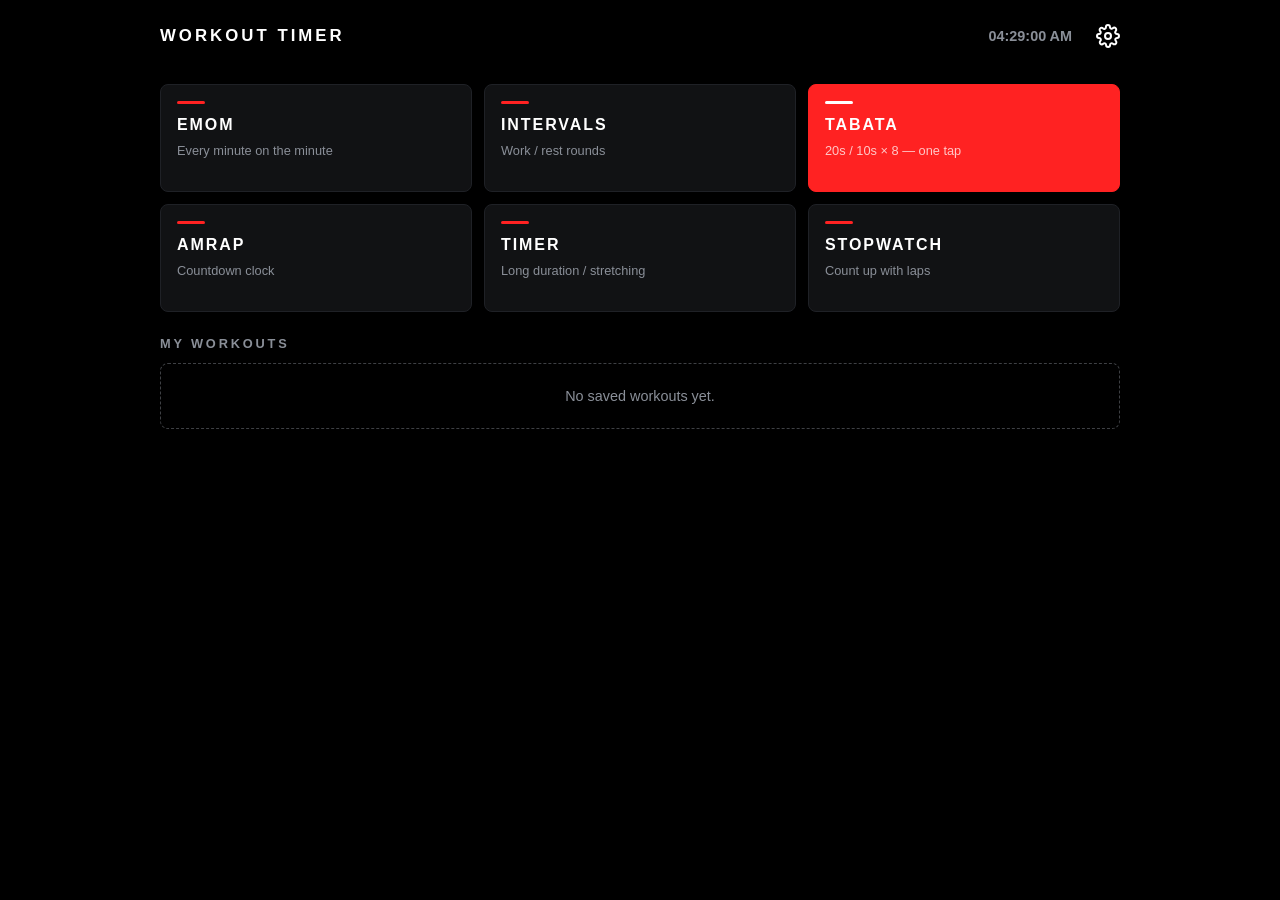
==== commit 629dee20: "fix: version asset URLs so a deploy cannot be masked by a stale cache PR #2 shipped and the live sit" ====
--- a/index.html
+++ b/index.html
@@ -6,9 +6,17 @@
 <meta name="theme-color" content="#000000">
 <title>Workout Timer</title>
 <link rel="icon" href="data:image/svg+xml,%3Csvg xmlns='http://www.w3.org/2000/svg' viewBox='0 0 100 100'%3E%3Ctext y='.9em' font-size='90'%3E%E2%8F%B1%EF%B8%8F%3C/text%3E%3C/svg%3E">
-<link rel="stylesheet" href="css/base.css">
-<link rel="stylesheet" href="css/layout.css">
-<link rel="stylesheet" href="css/themes.css">
+<!-- Asset URLs carry ?v=<date>. GitHub Pages serves these files with
+     cache-control: max-age=600 behind a shared CDN, so without the query a
+     browser can revalidate index.html and still reuse the old JS — the page then
+     renders byte-identical to the previous deploy and the change looks like it
+     never shipped. BUMP ON EVERY DEPLOY, all 17 at once:
+       sed -i '' -E 's/\?v=[0-9]+/?v=YYYYMMDD/g' index.html
+     (SPEC.md lists this file as frozen; these version queries are the one
+     sanctioned exception, added 2026-10-04 with the owner's sign-off.) -->
+<link rel="stylesheet" href="css/base.css?v=20261004">
+<link rel="stylesheet" href="css/layout.css?v=20261004">
+<link rel="stylesheet" href="css/themes.css?v=20261004">
 </head>
 <body>
 
@@ -123,19 +131,19 @@
   </div>
 </section>
 
-<script src="js/util.js"></script>
-<script src="js/storage.js"></script>
-<script src="js/modes.js"></script>
-<script src="js/engine.js"></script>
-<script src="js/audio.js"></script>
-<script src="js/themes.js"></script>
-<script src="js/presets.js"></script>
-<script src="js/clock.js"></script>
-<script src="js/system.js"></script>
-<script src="js/ui-home.js"></script>
-<script src="js/ui-config.js"></script>
-<script src="js/ui-run.js"></script>
-<script src="js/ui-settings.js"></script>
-<script src="js/app.js"></script>
+<script src="js/util.js?v=20261004"></script>
+<script src="js/storage.js?v=20261004"></script>
+<script src="js/modes.js?v=20261004"></script>
+<script src="js/engine.js?v=20261004"></script>
+<script src="js/audio.js?v=20261004"></script>
+<script src="js/themes.js?v=20261004"></script>
+<script src="js/presets.js?v=20261004"></script>
+<script src="js/clock.js?v=20261004"></script>
+<script src="js/system.js?v=20261004"></script>
+<script src="js/ui-home.js?v=20261004"></script>
+<script src="js/ui-config.js?v=20261004"></script>
+<script src="js/ui-run.js?v=20261004"></script>
+<script src="js/ui-settings.js?v=20261004"></script>
+<script src="js/app.js?v=20261004"></script>
 </body>
 </html>
--- a/css/layout.css
+++ b/css/layout.css
@@ -312,13 +312,65 @@
 .stepper-btn:hover { background: color-mix(in srgb, var(--fg) 14%, transparent); }
 .stepper-btn:active { transform: scale(0.92); }
 
+/* Outer pair (−− / ++): the coarse grid jump. Quieter than the ±1 pair so the
+   fine step still reads as the primary control. */
+.stepper-btn-big {
+  background: color-mix(in srgb, var(--fg) 4%, transparent);
+  font-size: 1.05rem;
+  /* positive tracking: at a negative one the doubled glyph merges into a
+     single long dash and stops reading as "two of them" */
+  letter-spacing: 0.08em;
+  text-indent: 0.08em; /* re-centre against that trailing track */
+  color: color-mix(in srgb, var(--fg) 70%, transparent);
+}
+.stepper-btn-big:hover { background: color-mix(in srgb, var(--fg) 10%, transparent); }
+
+/* boolean field — same footprint as a full stepper so rows line up */
+.toggle-btn {
+  min-width: 268px;
+  min-height: 44px;
+  padding: 0 var(--sp-3);
+  border-radius: calc(var(--radius) - 2px);
+  background: color-mix(in srgb, var(--fg) 8%, transparent);
+  font-size: 1.05rem;
+  font-weight: 800;
+  letter-spacing: 0.04em;
+  text-transform: uppercase;
+  display: flex;
+  align-items: center;
+  justify-content: center;
+  transition: transform 0.1s ease, background-color 0.1s ease, color 0.1s ease;
+}
+.toggle-btn:hover { background: color-mix(in srgb, var(--fg) 14%, transparent); }
+.toggle-btn:active { transform: scale(0.96); }
+.toggle-btn[data-on="true"] {
+  background: var(--accent);
+  color: var(--accent-fg, var(--bg));
+}
+
 /* reserved width so rows never jiggle when digits change */
 .stepper-value {
-  min-width: 84px;
+  min-width: 76px;
   text-align: center;
   font-variant-numeric: tabular-nums;
   font-size: 1.2rem;
   font-weight: 800;
+}
+
+/* Phones: four buttons and a label will not share one line, so the row stacks
+   and the stepper spans it — which also makes every button a wider tap target. */
+@media (max-width: 480px) {
+  .field-row {
+    flex-direction: column;
+    align-items: stretch;
+    gap: var(--sp-2);
+    padding-top: var(--sp-3);
+    padding-bottom: var(--sp-3);
+  }
+  .stepper { width: 100%; }
+  .stepper-btn { flex: 1 1 0; min-width: 0; }
+  .stepper-value { flex: 1.4 1 0; min-width: 0; }
+  .toggle-btn { min-width: 0; width: 100%; }
 }
 
 /* summary chip directly under the form */
@@ -348,7 +400,11 @@
   border-top: 1px solid var(--card-line);
 }
 
-.config-actions .btn { flex: 1; }
+.config-actions .btn { flex: 1; white-space: nowrap; }
+/* Narrow phones: keep "Save preset" on one line inside its flex share */
+@media (max-width: 379px) {
+  .config-actions .btn { padding-left: var(--sp-3); padding-right: var(--sp-3); font-size: 0.95rem; }
+}
 .config-actions .btn-primary {
   flex: 1.5; /* Start dominates */
   text-transform: uppercase;
